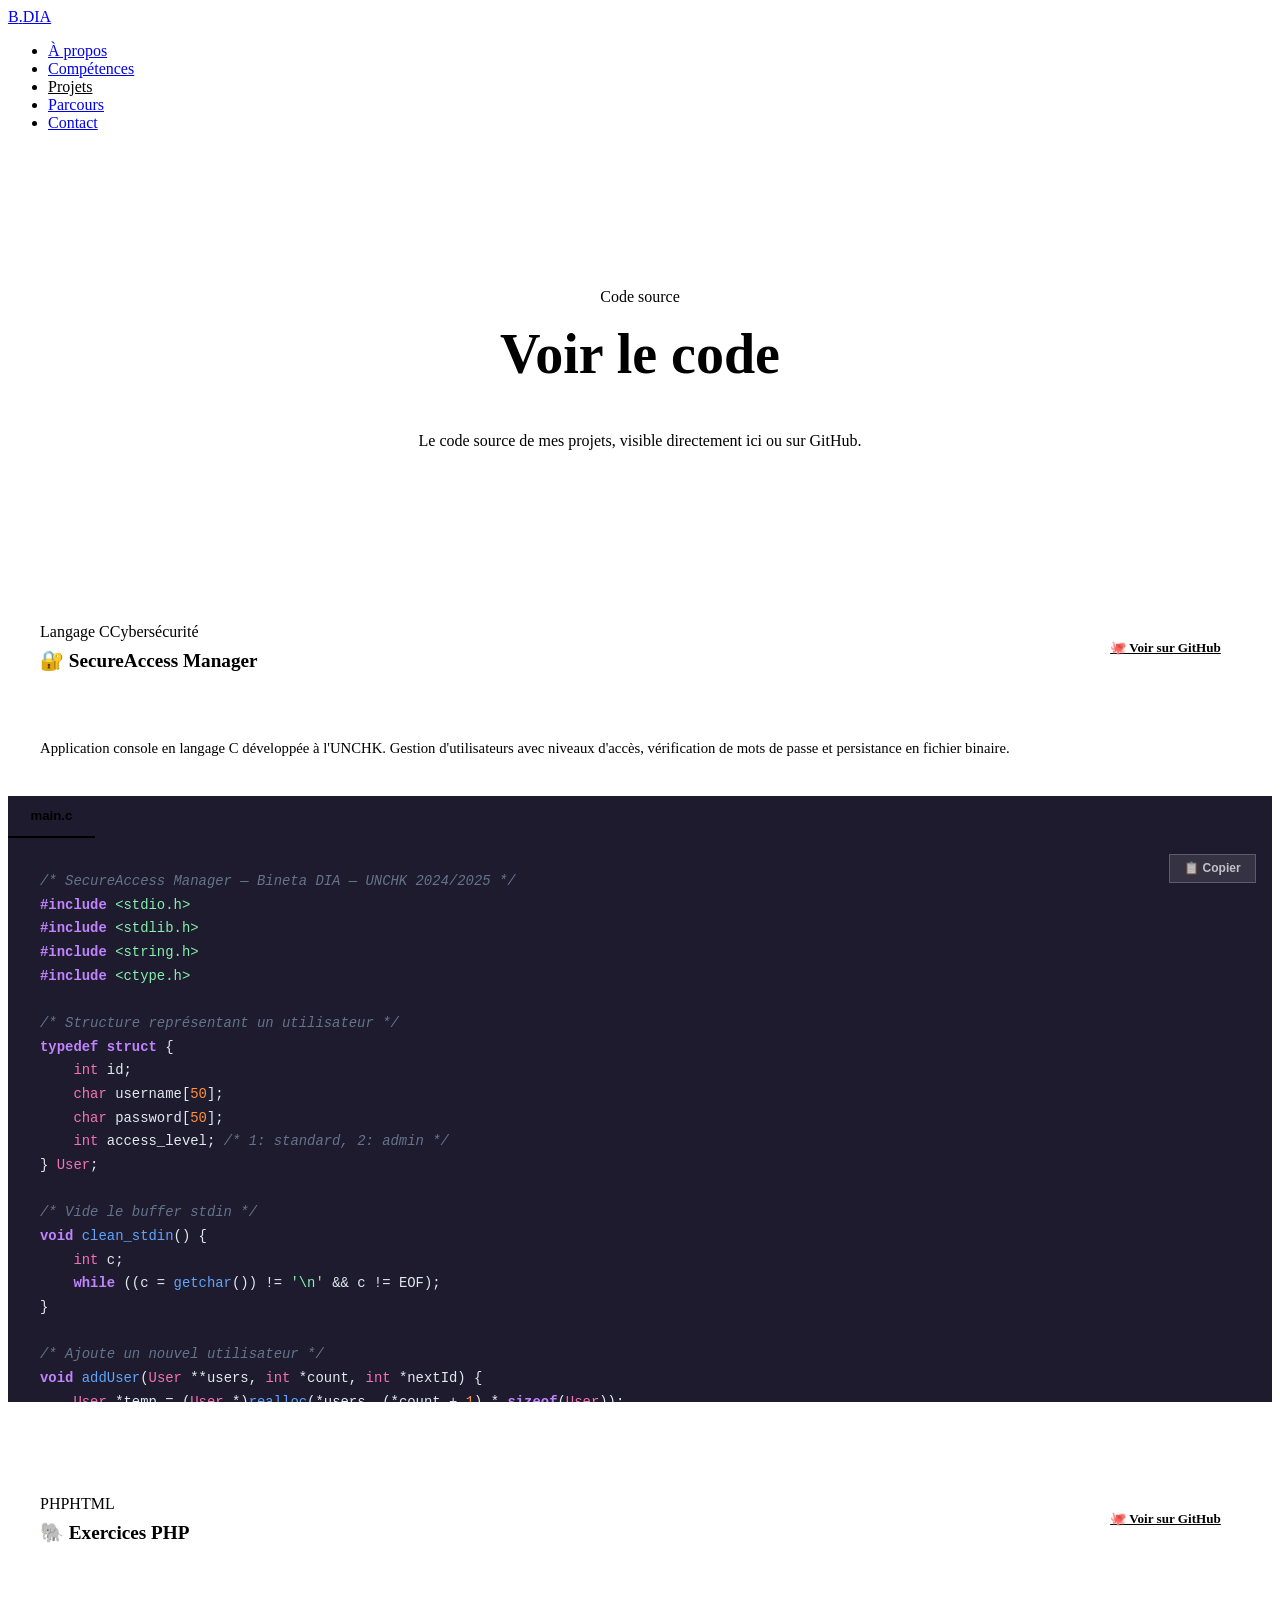
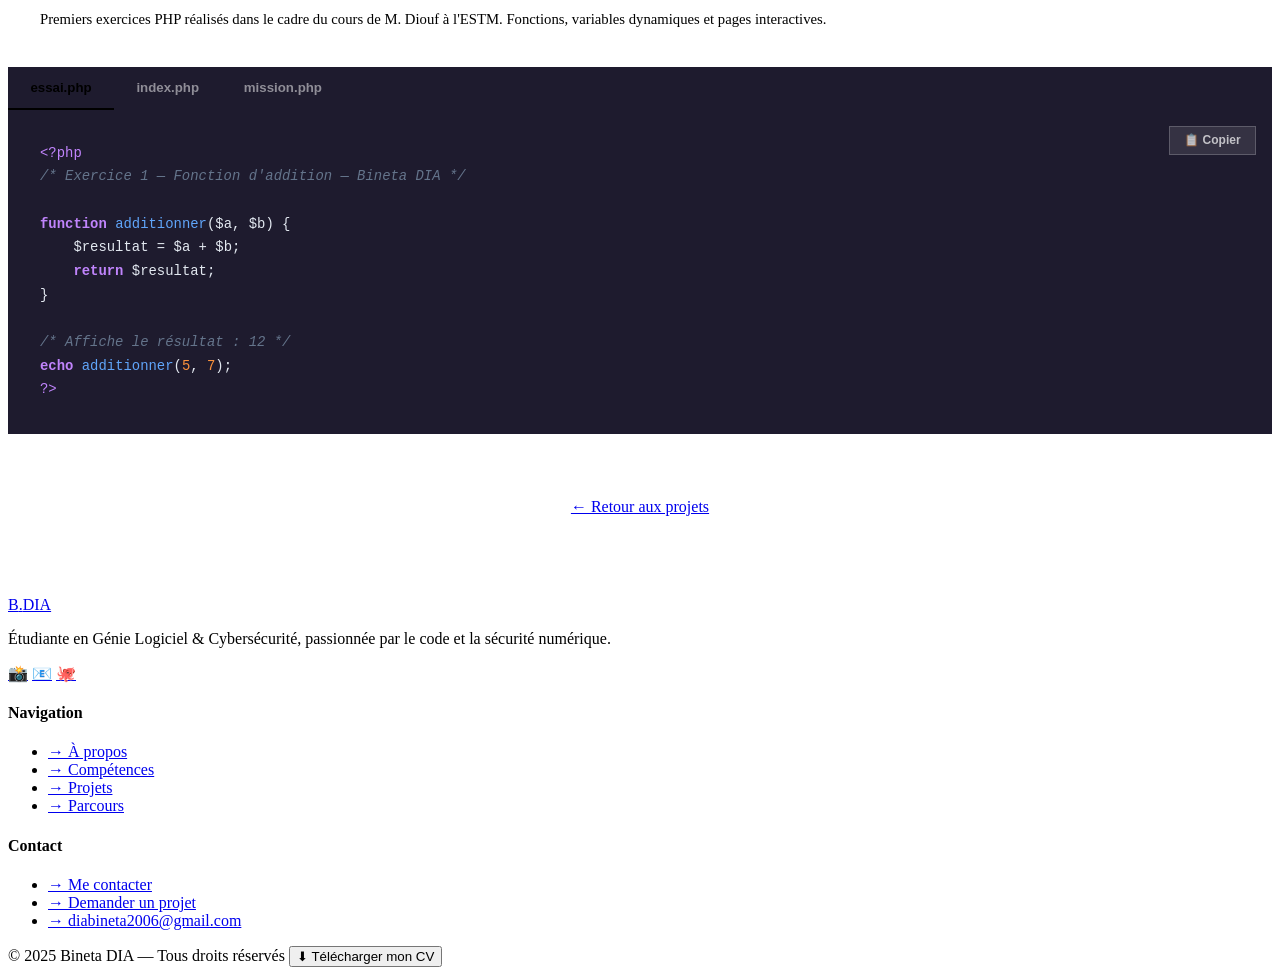
==== code.html @ df6449ce "Add files via upload" ====
<!DOCTYPE html>
<html lang="fr">
<head>
  <meta charset="UTF-8" />
  <meta name="viewport" content="width=device-width, initial-scale=1.0" />
  <title>Code des projets — Bineta DIA</title>
  <link rel="stylesheet" href="../css/style.css" />
  <style>
    .page-hero {
      padding: 140px 0 4rem;
      background: linear-gradient(135deg, var(--violet-mist), var(--white));
      text-align: center;
    }
    .page-hero p { max-width: 540px; margin: 1rem auto 0; color: var(--text-light); }

    .code-section { padding: 5rem 0; }

    .project-block {
      margin-bottom: 4rem;
      background: var(--white);
      border-radius: var(--radius);
      border: 1px solid var(--border);
      overflow: hidden;
      box-shadow: var(--shadow);
    }

    .project-block-header {
      padding: 1.8rem 2rem;
      border-bottom: 1px solid var(--border);
      display: flex;
      align-items: center;
      justify-content: space-between;
      flex-wrap: wrap;
      gap: 1rem;
      background: var(--violet-mist);
    }

    .project-block-header h3 { margin: 0; font-size: 1.2rem; }

    .project-block-meta {
      display: flex;
      align-items: center;
      gap: 1rem;
      flex-wrap: wrap;
    }

    .github-btn {
      display: inline-flex;
      align-items: center;
      gap: 0.4rem;
      background: var(--violet-deep);
      color: var(--white);
      padding: 0.5rem 1.2rem;
      border-radius: 50px;
      font-size: 0.82rem;
      font-weight: 600;
      transition: var(--transition);
    }
    .github-btn:hover { background: var(--violet-main); transform: translateY(-2px); }

    /* Tabs */
    .tabs {
      display: flex;
      border-bottom: 1px solid var(--border);
      background: #1e1b2e;
      overflow-x: auto;
    }

    .tab-btn {
      padding: 0.8rem 1.4rem;
      font-size: 0.83rem;
      font-weight: 600;
      color: rgba(255,255,255,0.5);
      cursor: pointer;
      border: none;
      background: transparent;
      border-bottom: 2px solid transparent;
      transition: var(--transition);
      white-space: nowrap;
      font-family: 'DM Sans', sans-serif;
    }

    .tab-btn.active {
      color: var(--accent);
      border-bottom-color: var(--accent);
    }

    .tab-btn:hover { color: var(--white); }

    /* Code block */
    .code-panel { display: none; position: relative; }
    .code-panel.active { display: block; }

    .copy-btn {
      position: absolute;
      top: 1rem;
      right: 1rem;
      background: rgba(255,255,255,0.1);
      color: rgba(255,255,255,0.7);
      border: 1px solid rgba(255,255,255,0.2);
      border-radius: var(--radius-sm);
      padding: 0.4rem 0.9rem;
      font-size: 0.75rem;
      font-weight: 600;
      cursor: pointer;
      transition: var(--transition);
      font-family: 'DM Sans', sans-serif;
      z-index: 2;
    }
    .copy-btn:hover { background: rgba(255,255,255,0.2); color: var(--white); }
    .copy-btn.copied { background: #22c55e; color: white; border-color: #22c55e; }

    pre {
      margin: 0;
      padding: 2rem;
      overflow-x: auto;
      background: #1e1b2e;
      font-family: 'Courier New', monospace;
      font-size: 0.87rem;
      line-height: 1.7;
      color: #e2e8f0;
      max-height: 500px;
      overflow-y: auto;
    }

    /* Syntax coloring */
    .kw { color: #c084fc; font-weight: bold; }   /* keywords */
    .fn { color: #60a5fa; }                        /* functions */
    .str { color: #86efac; }                       /* strings */
    .cm { color: #64748b; font-style: italic; }    /* comments */
    .nb { color: #fb923c; }                        /* numbers */
    .tp { color: #f472b6; }                        /* types */
    .var { color: #e2e8f0; }                       /* variables */
    .op { color: #94a3b8; }                        /* operators */
    .ht { color: #f97316; }                        /* html tags */
    .at { color: #60a5fa; }                        /* attributes */
    .vl { color: #86efac; }                        /* values */
    .ph { color: #c084fc; }                        /* php tags */

    .project-desc {
      padding: 1.5rem 2rem;
      border-bottom: 1px solid var(--border);
      background: var(--bg);
    }
    .project-desc p { font-size: 0.92rem; color: var(--text-mid); }
  </style>
</head>
<body>

  <!-- NAVBAR -->
  <nav class="navbar scrolled">
    <div class="container">
      <div class="nav-inner">
        <a href="../index.html" class="nav-logo">B<span>.</span>DIA</a>
        <ul class="nav-links" id="navLinks">
          <li><a href="../index.html#about">À propos</a></li>
          <li><a href="../index.html#skills">Compétences</a></li>
          <li><a href="projets.html" style="color:var(--violet-main)">Projets</a></li>
          <li><a href="../index.html#experience">Parcours</a></li>
          <li><a href="contact.html">Contact</a></li>
        </ul>
        <div class="hamburger" id="hamburger"><span></span><span></span><span></span></div>
      </div>
    </div>
  </nav>

  <!-- HERO -->
  <section class="page-hero">
    <div class="container">
      <span class="section-label">Code source</span>
      <h1 style="font-size:clamp(2rem,5vw,3.5rem);margin-top:1rem;">Voir le code</h1>
      <p>Le code source de mes projets, visible directement ici ou sur GitHub.</p>
    </div>
  </section>

  <section class="code-section">
    <div class="container">

      <!-- ===== PROJET 1 : SecureAccess ===== -->
      <div class="project-block">
        <div class="project-block-header">
          <div>
            <div class="project-tags" style="margin-bottom:0.5rem;">
              <span class="tag">Langage C</span><span class="tag">Cybersécurité</span>
            </div>
            <h3>🔐 SecureAccess Manager</h3>
          </div>
          <div class="project-block-meta">
            <a href="https://github.com/fatadia10" target="_blank" class="github-btn">🐙 Voir sur GitHub</a>
          </div>
        </div>
        <div class="project-desc">
          <p>Application console en langage C développée à l'UNCHK. Gestion d'utilisateurs avec niveaux d'accès, vérification de mots de passe et persistance en fichier binaire.</p>
        </div>
        <div class="tabs">
          <button class="tab-btn active" onclick="switchTab('sa', 'main', this)">main.c</button>
        </div>
        <div class="code-panel active" id="sa-main">
          <button class="copy-btn" onclick="copyCode('sa-main', this)">📋 Copier</button>
          <pre><span class="cm">/* SecureAccess Manager — Bineta DIA — UNCHK 2024/2025 */</span>
<span class="kw">#include</span> <span class="str">&lt;stdio.h&gt;</span>
<span class="kw">#include</span> <span class="str">&lt;stdlib.h&gt;</span>
<span class="kw">#include</span> <span class="str">&lt;string.h&gt;</span>
<span class="kw">#include</span> <span class="str">&lt;ctype.h&gt;</span>

<span class="cm">/* Structure représentant un utilisateur */</span>
<span class="kw">typedef struct</span> {
    <span class="tp">int</span> id;
    <span class="tp">char</span> username[<span class="nb">50</span>];
    <span class="tp">char</span> password[<span class="nb">50</span>];
    <span class="tp">int</span> access_level; <span class="cm">/* 1: standard, 2: admin */</span>
} <span class="tp">User</span>;

<span class="cm">/* Vide le buffer stdin */</span>
<span class="kw">void</span> <span class="fn">clean_stdin</span>() {
    <span class="tp">int</span> c;
    <span class="kw">while</span> ((c = <span class="fn">getchar</span>()) != <span class="str">'\n'</span> &amp;&amp; c != EOF);
}

<span class="cm">/* Ajoute un nouvel utilisateur */</span>
<span class="kw">void</span> <span class="fn">addUser</span>(<span class="tp">User</span> **users, <span class="tp">int</span> *count, <span class="tp">int</span> *nextId) {
    <span class="tp">User</span> *temp = (<span class="tp">User</span> *)<span class="fn">realloc</span>(*users, (*count + <span class="nb">1</span>) * <span class="kw">sizeof</span>(<span class="tp">User</span>));
    <span class="kw">if</span> (temp == NULL) {
        <span class="fn">printf</span>(<span class="str">"Erreur : Mémoire insuffisante.\n"</span>);
        <span class="kw">return</span>;
    }
    *users = temp;
    <span class="tp">User</span> newUser;
    newUser.id = (*nextId)++;
    <span class="fn">printf</span>(<span class="str">"\n--- Ajouter un utilisateur ---\n"</span>);
    <span class="fn">printf</span>(<span class="str">"Nom d'utilisateur : "</span>);
    <span class="fn">scanf</span>(<span class="str">"%49s"</span>, newUser.username);
    <span class="fn">printf</span>(<span class="str">"Mot de passe : "</span>);
    <span class="fn">scanf</span>(<span class="str">"%49s"</span>, newUser.password);
    <span class="fn">printf</span>(<span class="str">"Niveau d'accès (1: standard, 2: admin) : "</span>);
    <span class="kw">while</span>(<span class="fn">scanf</span>(<span class="str">"%d"</span>, &amp;newUser.access_level) != <span class="nb">1</span>) {
        <span class="fn">printf</span>(<span class="str">"Entrée invalide. Saisissez un nombre : "</span>);
        <span class="fn">clean_stdin</span>();
    }
    (*users)[*count] = newUser;
    (*count)++;
    <span class="fn">printf</span>(<span class="str">"Utilisateur ajouté (ID: %d).\n"</span>, newUser.id);
}

<span class="cm">/* Vérifie la force d'un mot de passe */</span>
<span class="tp">int</span> <span class="fn">checkPasswordStrength</span>(<span class="kw">const</span> <span class="tp">char</span> *password) {
    <span class="tp">int</span> hasDigit = <span class="nb">0</span>;
    <span class="kw">if</span> (<span class="fn">strlen</span>(password) &lt; <span class="nb">6</span>) <span class="kw">return</span> <span class="nb">0</span>;
    <span class="kw">for</span> (<span class="tp">int</span> i = <span class="nb">0</span>; password[i] != <span class="str">'\0'</span>; i++) {
        <span class="kw">if</span> (<span class="fn">isdigit</span>(password[i])) hasDigit = <span class="nb">1</span>;
    }
    <span class="kw">return</span> hasDigit;
}

<span class="cm">/* Sauvegarde les utilisateurs dans un fichier binaire */</span>
<span class="kw">void</span> <span class="fn">saveUsers</span>(<span class="tp">User</span> *users, <span class="tp">int</span> count, <span class="kw">const</span> <span class="tp">char</span> *filename) {
    FILE *file = <span class="fn">fopen</span>(filename, <span class="str">"wb"</span>);
    <span class="kw">if</span> (file == NULL) { <span class="fn">perror</span>(<span class="str">"Erreur sauvegarde"</span>); <span class="kw">return</span>; }
    <span class="fn">fwrite</span>(&amp;count, <span class="kw">sizeof</span>(<span class="tp">int</span>), <span class="nb">1</span>, file);
    <span class="fn">fwrite</span>(users, <span class="kw">sizeof</span>(<span class="tp">User</span>), count, file);
    <span class="fn">fclose</span>(file);
    <span class="fn">printf</span>(<span class="str">"Données sauvegardées dans %s.\n"</span>, filename);
}

<span class="tp">int</span> <span class="fn">main</span>() {
    <span class="tp">User</span> *users = NULL;
    <span class="tp">int</span> count = <span class="nb">0</span>, nextId = <span class="nb">1</span>, choix;
    <span class="kw">const</span> <span class="tp">char</span> *filename = <span class="str">"users.dat"</span>;

    <span class="fn">printf</span>(<span class="str">"=== SecureAccess Manager ===\n"</span>);
    <span class="kw">do</span> {
        <span class="fn">printf</span>(<span class="str">"\n1. Ajouter\n2. Afficher\n3. Supprimer\n4. Sauvegarder\n5. Vérifier\n0. Quitter\n> "</span>);
        <span class="fn">scanf</span>(<span class="str">"%d"</span>, &amp;choix);
        <span class="fn">clean_stdin</span>();
        <span class="kw">switch</span>(choix) {
            <span class="kw">case</span> <span class="nb">1</span>: <span class="fn">addUser</span>(&amp;users, &amp;count, &amp;nextId); <span class="kw">break</span>;
            <span class="kw">case</span> <span class="nb">4</span>: <span class="fn">saveUsers</span>(users, count, filename); <span class="kw">break</span>;
            <span class="kw">case</span> <span class="nb">0</span>: <span class="fn">printf</span>(<span class="str">"Au revoir !\n"</span>); <span class="kw">break</span>;
            <span class="kw">default</span>: <span class="fn">printf</span>(<span class="str">"Option invalide.\n"</span>);
        }
    } <span class="kw">while</span>(choix != <span class="nb">0</span>);
    <span class="fn">free</span>(users);
    <span class="kw">return</span> <span class="nb">0</span>;
}</pre>
        </div>
      </div>

      <!-- ===== PROJET 2 : Exercices PHP ===== -->
      <div class="project-block">
        <div class="project-block-header">
          <div>
            <div class="project-tags" style="margin-bottom:0.5rem;">
              <span class="tag">PHP</span><span class="tag">HTML</span>
            </div>
            <h3>🐘 Exercices PHP</h3>
          </div>
          <div class="project-block-meta">
            <a href="https://github.com/fatadia10" target="_blank" class="github-btn">🐙 Voir sur GitHub</a>
          </div>
        </div>
        <div class="project-desc">
          <p>Premiers exercices PHP réalisés dans le cadre du cours de M. Diouf à l'ESTM. Fonctions, variables dynamiques et pages interactives.</p>
        </div>
        <div class="tabs">
          <button class="tab-btn active" onclick="switchTab('php', 'essai', this)">essai.php</button>
          <button class="tab-btn" onclick="switchTab('php', 'index', this)">index.php</button>
          <button class="tab-btn" onclick="switchTab('php', 'mission', this)">mission.php</button>
        </div>

        <div class="code-panel active" id="php-essai">
          <button class="copy-btn" onclick="copyCode('php-essai', this)">📋 Copier</button>
          <pre><span class="ph">&lt;?php</span>
<span class="cm">/* Exercice 1 — Fonction d'addition — Bineta DIA */</span>

<span class="kw">function</span> <span class="fn">additionner</span>(<span class="var">$a</span>, <span class="var">$b</span>) {
    <span class="var">$resultat</span> = <span class="var">$a</span> + <span class="var">$b</span>;
    <span class="kw">return</span> <span class="var">$resultat</span>;
}

<span class="cm">/* Affiche le résultat : 12 */</span>
<span class="kw">echo</span> <span class="fn">additionner</span>(<span class="nb">5</span>, <span class="nb">7</span>);
<span class="ph">?&gt;</span></pre>
        </div>

        <div class="code-panel" id="php-index">
          <button class="copy-btn" onclick="copyCode('php-index', this)">📋 Copier</button>
          <pre><span class="ht">&lt;!DOCTYPE html&gt;</span>
<span class="ht">&lt;html</span> <span class="at">lang</span>=<span class="vl">"fr"</span><span class="ht">&gt;</span>
<span class="ht">&lt;head&gt;</span>
    <span class="ht">&lt;meta</span> <span class="at">charset</span>=<span class="vl">"UTF-8"</span><span class="ht">&gt;</span>
    <span class="ht">&lt;title&gt;</span>Exercice PHP — Heure<span class="ht">&lt;/title&gt;</span>
<span class="ht">&lt;/head&gt;</span>
<span class="ht">&lt;body&gt;</span>
    <span class="ht">&lt;h1&gt;</span>
        <span class="ph">&lt;?php</span>
        <span class="cm">/* Affiche l'heure actuelle */</span>
        <span class="kw">echo</span> <span class="fn">date</span>(<span class="str">"H:i"</span>);
        <span class="var">$prenom</span> = <span class="str">"Bineta"</span>;
        <span class="ph">?&gt;</span>
    <span class="ht">&lt;/h1&gt;</span>
    <span class="ht">&lt;p&gt;</span><span class="ph">&lt;?php</span> <span class="kw">echo</span> <span class="var">$prenom</span>; <span class="ph">?&gt;</span> — Bienvenue sur ma page !<span class="ht">&lt;/p&gt;</span>
<span class="ht">&lt;/body&gt;</span>
<span class="ht">&lt;/html&gt;</span></pre>
        </div>

        <div class="code-panel" id="php-mission">
          <button class="copy-btn" onclick="copyCode('php-mission', this)">📋 Copier</button>
          <pre><span class="ht">&lt;!DOCTYPE html&gt;</span>
<span class="ht">&lt;html</span> <span class="at">lang</span>=<span class="vl">"fr"</span><span class="ht">&gt;</span>
<span class="ht">&lt;head&gt;</span>
    <span class="ht">&lt;meta</span> <span class="at">charset</span>=<span class="vl">"UTF-8"</span><span class="ht">&gt;</span>
    <span class="ht">&lt;title&gt;</span>Ma Page Dynamique<span class="ht">&lt;/title&gt;</span>
<span class="ht">&lt;/head&gt;</span>
<span class="ht">&lt;body&gt;</span>
    <span class="ph">&lt;?php</span>
    <span class="var">$prenom</span>        = <span class="str">"BINETA"</span>;
    <span class="var">$nom</span>           = <span class="str">"DIA"</span>;
    <span class="var">$ville</span>         = <span class="str">"Dakar"</span>;
    <span class="var">$anneenaissance</span> = <span class="nb">2006</span>;

    <span class="cm">/* Calcul de l'âge */</span>
    <span class="var">$anneeActuelle</span> = <span class="fn">date</span>(<span class="str">"Y"</span>);
    <span class="var">$age</span>           = <span class="var">$anneeActuelle</span> - <span class="var">$anneenaissance</span>;

    <span class="cm">/* Message selon l'heure */</span>
    <span class="var">$heure</span> = <span class="fn">date</span>(<span class="str">"H"</span>);
    <span class="kw">if</span> (<span class="var">$heure</span> &lt; <span class="nb">18</span>) {
        <span class="var">$bienvenue</span> = <span class="str">"Bonjour"</span>;
    } <span class="kw">else</span> {
        <span class="var">$bienvenue</span> = <span class="str">"Bonsoir"</span>;
    }
    <span class="ph">?&gt;</span>

    <span class="ht">&lt;h1&gt;</span><span class="ph">&lt;?php</span> <span class="kw">echo</span> <span class="str">"$prenom $nom"</span>; <span class="ph">?&gt;</span><span class="ht">&lt;/h1&gt;</span>
    <span class="ht">&lt;p&gt;</span>J'ai <span class="ph">&lt;?php</span> <span class="kw">echo</span> <span class="var">$age</span>; <span class="ph">?&gt;</span> ans.<span class="ht">&lt;/p&gt;</span>
    <span class="ht">&lt;p&gt;</span>Ville : <span class="ph">&lt;?php</span> <span class="kw">echo</span> <span class="var">$ville</span>; <span class="ph">?&gt;</span><span class="ht">&lt;/p&gt;</span>
    <span class="ht">&lt;p&gt;</span>Date : <span class="ph">&lt;?php</span> <span class="kw">echo</span> <span class="fn">date</span>(<span class="str">"d/m/Y"</span>); <span class="ph">?&gt;</span><span class="ht">&lt;/p&gt;</span>
    <span class="ht">&lt;h3&gt;</span><span class="ph">&lt;?php</span> <span class="kw">echo</span> <span class="str">"$bienvenue et bienvenue sur ma page !"</span>; <span class="ph">?&gt;</span><span class="ht">&lt;/h3&gt;</span>
<span class="ht">&lt;/body&gt;</span>
<span class="ht">&lt;/html&gt;</span></pre>
        </div>
      </div>

      <!-- RETOUR -->
      <div style="text-align:center;margin-top:2rem;">
        <a href="projets.html" class="btn btn-outline">← Retour aux projets</a>
      </div>

    </div>
  </section>

  <!-- FOOTER -->
  <footer class="footer">
    <div class="container">
      <div class="footer-grid">
        <div class="footer-brand">
          <a href="../index.html" class="nav-logo">B<span>.</span>DIA</a>
          <p>Étudiante en Génie Logiciel & Cybersécurité, passionnée par le code et la sécurité numérique.</p>
          <div class="social-links">
            <a href="https://www.instagram.com/Bineta_dia" target="_blank" class="social-link" aria-label="Instagram">📸</a>
            <a href="mailto:diabineta2006@gmail.com" class="social-link" aria-label="Email">📧</a>
            <a href="#" class="social-link" aria-label="GitHub">🐙</a>
          </div>
        </div>
        <div class="footer-col">
          <h4>Navigation</h4>
          <ul>
            <li><a href="../index.html#about">→ À propos</a></li>
            <li><a href="../index.html#skills">→ Compétences</a></li>
            <li><a href="projets.html">→ Projets</a></li>
            <li><a href="../index.html#experience">→ Parcours</a></li>
          </ul>
        </div>
        <div class="footer-col">
          <h4>Contact</h4>
          <ul>
            <li><a href="contact.html">→ Me contacter</a></li>
            <li><a href="contact.html#project-form">→ Demander un projet</a></li>
            <li><a href="mailto:diabineta2006@gmail.com">→ diabineta2006@gmail.com</a></li>
          </ul>
        </div>
      </div>
      <div class="footer-bottom">
        <span>© 2025 Bineta DIA — Tous droits réservés</span>
        <button class="footer-cv-btn">⬇ Télécharger mon CV</button>
      </div>
    </div>
  </footer>

  <script>
    // Hamburger
    const hamburger = document.getElementById('hamburger');
    const navLinks = document.getElementById('navLinks');
    hamburger.addEventListener('click', () => navLinks.classList.toggle('open'));

    // Tab switching
    function switchTab(project, file, btn) {
      // Désactiver tous les onglets du même projet
      const allBtns = btn.closest('.tabs').querySelectorAll('.tab-btn');
      allBtns.forEach(b => b.classList.remove('active'));
      btn.classList.add('active');

      // Masquer tous les panneaux du projet
      const allPanels = btn.closest('.project-block').querySelectorAll('.code-panel');
      allPanels.forEach(p => p.classList.remove('active'));

      // Afficher le bon panneau
      document.getElementById(`${project}-${file}`).classList.add('active');
    }

    // Copier le code
    function copyCode(panelId, btn) {
      const pre = document.getElementById(panelId).querySelector('pre');
      const text = pre.innerText;
      navigator.clipboard.writeText(text).then(() => {
        btn.textContent = '✅ Copié !';
        btn.classList.add('copied');
        setTimeout(() => {
          btn.textContent = '📋 Copier';
          btn.classList.remove('copied');
        }, 2000);
      });
    }
  </script>
</body>
</html>
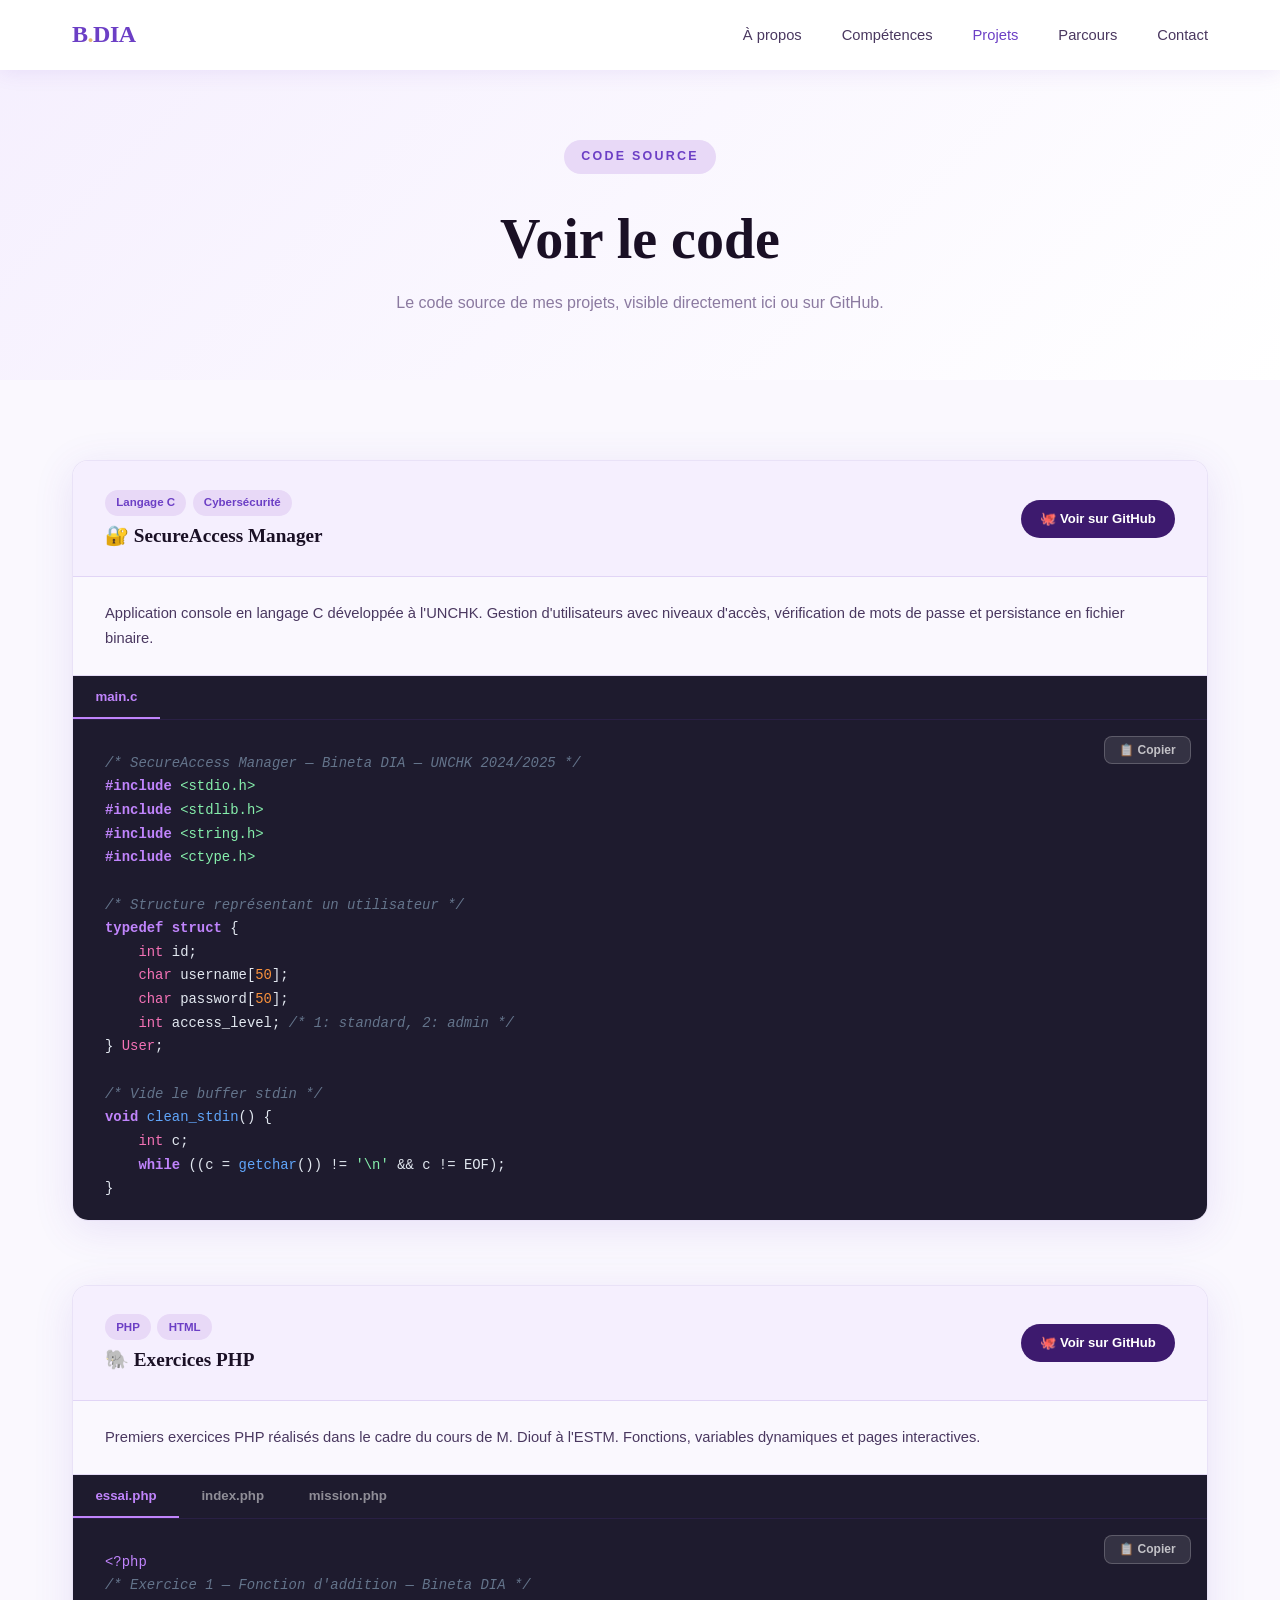
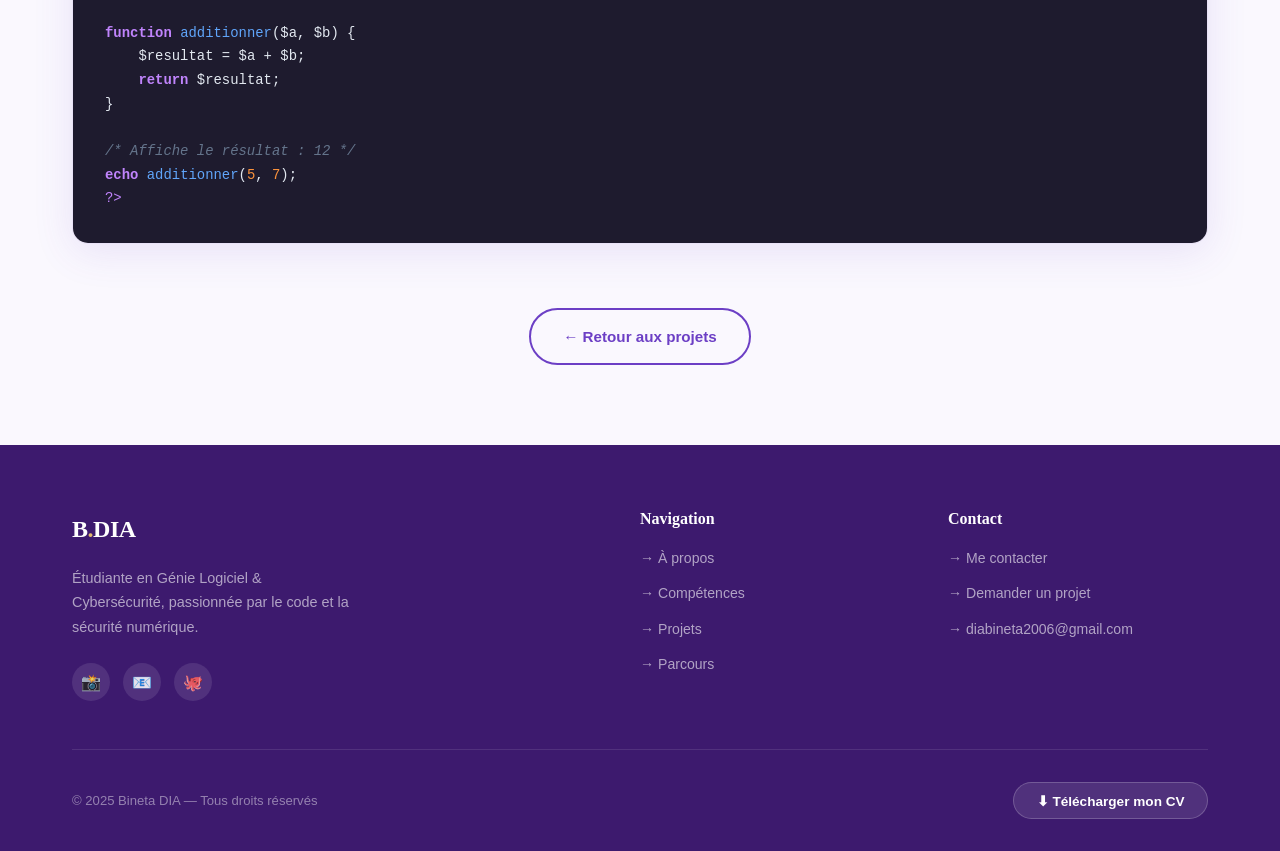
==== commit 13f24fb5: "Add files via upload" ====
--- a/code.html
+++ b/code.html
@@ -4,7 +4,7 @@
   <meta charset="UTF-8" />
   <meta name="viewport" content="width=device-width, initial-scale=1.0" />
   <title>Code des projets — Bineta DIA</title>
-  <link rel="stylesheet" href="../css/style.css" />
+  <link rel="stylesheet" href="style.css" />
   <style>
     .page-hero {
       padding: 140px 0 4rem;
@@ -151,12 +151,12 @@
   <nav class="navbar scrolled">
     <div class="container">
       <div class="nav-inner">
-        <a href="../index.html" class="nav-logo">B<span>.</span>DIA</a>
+        <a href="index.html" class="nav-logo">B<span>.</span>DIA</a>
         <ul class="nav-links" id="navLinks">
-          <li><a href="../index.html#about">À propos</a></li>
-          <li><a href="../index.html#skills">Compétences</a></li>
+          <li><a href="index.html#about">À propos</a></li>
+          <li><a href="index.html#skills">Compétences</a></li>
           <li><a href="projets.html" style="color:var(--violet-main)">Projets</a></li>
-          <li><a href="../index.html#experience">Parcours</a></li>
+          <li><a href="index.html#experience">Parcours</a></li>
           <li><a href="contact.html">Contact</a></li>
         </ul>
         <div class="hamburger" id="hamburger"><span></span><span></span><span></span></div>
@@ -394,7 +394,7 @@
     <div class="container">
       <div class="footer-grid">
         <div class="footer-brand">
-          <a href="../index.html" class="nav-logo">B<span>.</span>DIA</a>
+          <a href="index.html" class="nav-logo">B<span>.</span>DIA</a>
           <p>Étudiante en Génie Logiciel & Cybersécurité, passionnée par le code et la sécurité numérique.</p>
           <div class="social-links">
             <a href="https://www.instagram.com/Bineta_dia" target="_blank" class="social-link" aria-label="Instagram">📸</a>
@@ -405,10 +405,10 @@
         <div class="footer-col">
           <h4>Navigation</h4>
           <ul>
-            <li><a href="../index.html#about">→ À propos</a></li>
-            <li><a href="../index.html#skills">→ Compétences</a></li>
+            <li><a href="index.html#about">→ À propos</a></li>
+            <li><a href="index.html#skills">→ Compétences</a></li>
             <li><a href="projets.html">→ Projets</a></li>
-            <li><a href="../index.html#experience">→ Parcours</a></li>
+            <li><a href="index.html#experience">→ Parcours</a></li>
           </ul>
         </div>
         <div class="footer-col">
--- a/style.css
+++ b/style.css
@@ -0,0 +1,874 @@
+/* ===========================
+   VARIABLES & RESET
+=========================== */
+@import url('https://fonts.googleapis.com/css2?family=Playfair+Display:wght@400;700;900&family=DM+Sans:wght@300;400;500;600&display=swap');
+
+:root {
+  --violet-deep: #3d1a6e;
+  --violet-main: #6c3fc5;
+  --violet-light: #9b6dda;
+  --violet-pale: #e8d9f7;
+  --violet-mist: #f5effe;
+  --accent: #c084fc;
+  --accent-gold: #e2b96f;
+  --white: #ffffff;
+  --text-dark: #1a1025;
+  --text-mid: #4a3860;
+  --text-light: #8b7aa0;
+  --bg: #faf8fe;
+  --border: rgba(108, 63, 197, 0.15);
+  --shadow: 0 8px 40px rgba(108, 63, 197, 0.12);
+  --shadow-hover: 0 16px 60px rgba(108, 63, 197, 0.22);
+  --radius: 16px;
+  --radius-sm: 8px;
+  --transition: all 0.3s cubic-bezier(0.4, 0, 0.2, 1);
+}
+
+*, *::before, *::after { box-sizing: border-box; margin: 0; padding: 0; }
+
+html { scroll-behavior: smooth; }
+
+body {
+  font-family: 'DM Sans', sans-serif;
+  background-color: var(--bg);
+  color: var(--text-dark);
+  line-height: 1.7;
+  overflow-x: hidden;
+}
+
+img { max-width: 100%; height: auto; display: block; }
+a { text-decoration: none; color: inherit; }
+ul { list-style: none; }
+
+/* ===========================
+   TYPOGRAPHY
+=========================== */
+h1, h2, h3, h4 {
+  font-family: 'Playfair Display', serif;
+  line-height: 1.2;
+  color: var(--text-dark);
+}
+
+h1 { font-size: clamp(2.5rem, 6vw, 5rem); font-weight: 900; }
+h2 { font-size: clamp(1.8rem, 4vw, 3rem); font-weight: 700; }
+h3 { font-size: clamp(1.2rem, 2.5vw, 1.6rem); font-weight: 700; }
+h4 { font-size: 1.1rem; font-weight: 600; }
+
+p { font-size: 1rem; color: var(--text-mid); }
+
+/* ===========================
+   LAYOUT UTILITIES
+=========================== */
+.container {
+  max-width: 1200px;
+  margin: 0 auto;
+  padding: 0 2rem;
+}
+
+.section {
+  padding: 6rem 0;
+}
+
+.section-header {
+  text-align: center;
+  margin-bottom: 4rem;
+}
+
+.section-label {
+  display: inline-block;
+  font-size: 0.78rem;
+  font-weight: 600;
+  letter-spacing: 0.18em;
+  text-transform: uppercase;
+  color: var(--violet-main);
+  background: var(--violet-pale);
+  padding: 0.4rem 1.1rem;
+  border-radius: 50px;
+  margin-bottom: 1rem;
+}
+
+.section-header h2 { margin-bottom: 1rem; }
+.section-header p { max-width: 520px; margin: 0 auto; color: var(--text-light); }
+
+/* ===========================
+   BUTTONS
+=========================== */
+.btn {
+  display: inline-flex;
+  align-items: center;
+  gap: 0.5rem;
+  padding: 0.85rem 2rem;
+  border-radius: 50px;
+  font-family: 'DM Sans', sans-serif;
+  font-size: 0.95rem;
+  font-weight: 600;
+  cursor: pointer;
+  border: none;
+  transition: var(--transition);
+  text-decoration: none;
+}
+
+.btn-primary {
+  background: linear-gradient(135deg, var(--violet-main), var(--violet-deep));
+  color: var(--white);
+  box-shadow: 0 4px 20px rgba(108, 63, 197, 0.35);
+}
+
+.btn-primary:hover {
+  transform: translateY(-2px);
+  box-shadow: 0 8px 30px rgba(108, 63, 197, 0.45);
+}
+
+.btn-outline {
+  background: transparent;
+  color: var(--violet-main);
+  border: 2px solid var(--violet-main);
+}
+
+.btn-outline:hover {
+  background: var(--violet-main);
+  color: var(--white);
+  transform: translateY(-2px);
+}
+
+/* ===========================
+   NAVBAR
+=========================== */
+.navbar {
+  position: fixed;
+  top: 0;
+  left: 0;
+  right: 0;
+  z-index: 1000;
+  padding: 1.2rem 0;
+  transition: var(--transition);
+  background: transparent;
+}
+
+.navbar.scrolled {
+  background: rgba(255,255,255,0.95);
+  backdrop-filter: blur(20px);
+  box-shadow: 0 2px 20px rgba(108, 63, 197, 0.1);
+  padding: 0.9rem 0;
+}
+
+.nav-inner {
+  display: flex;
+  align-items: center;
+  justify-content: space-between;
+}
+
+.nav-logo {
+  font-family: 'Playfair Display', serif;
+  font-size: 1.5rem;
+  font-weight: 900;
+  color: var(--violet-main);
+  letter-spacing: -0.02em;
+}
+
+.nav-logo span { color: var(--accent-gold); }
+
+.nav-links {
+  display: flex;
+  align-items: center;
+  gap: 2.5rem;
+}
+
+.nav-links a {
+  font-size: 0.92rem;
+  font-weight: 500;
+  color: var(--text-mid);
+  transition: var(--transition);
+  position: relative;
+}
+
+.nav-links a::after {
+  content: '';
+  position: absolute;
+  bottom: -4px;
+  left: 0;
+  width: 0;
+  height: 2px;
+  background: var(--violet-main);
+  transition: var(--transition);
+}
+
+.nav-links a:hover { color: var(--violet-main); }
+.nav-links a:hover::after { width: 100%; }
+
+.nav-cta { margin-left: 1rem; }
+
+.hamburger {
+  display: none;
+  flex-direction: column;
+  gap: 5px;
+  cursor: pointer;
+  padding: 4px;
+}
+
+.hamburger span {
+  display: block;
+  width: 24px;
+  height: 2px;
+  background: var(--violet-main);
+  transition: var(--transition);
+}
+
+/* ===========================
+   HERO
+=========================== */
+.hero {
+  min-height: 100vh;
+  display: flex;
+  align-items: center;
+  position: relative;
+  overflow: hidden;
+  padding-top: 80px;
+}
+
+.hero-bg {
+  position: absolute;
+  inset: 0;
+  background: linear-gradient(135deg, var(--violet-mist) 0%, var(--white) 50%, rgba(192, 132, 252, 0.08) 100%);
+  z-index: -2;
+}
+
+.hero-blob {
+  position: absolute;
+  border-radius: 50%;
+  filter: blur(80px);
+  z-index: -1;
+  animation: float 8s ease-in-out infinite;
+}
+
+.hero-blob-1 {
+  width: 500px; height: 500px;
+  background: rgba(108, 63, 197, 0.12);
+  top: -100px; right: -100px;
+}
+
+.hero-blob-2 {
+  width: 350px; height: 350px;
+  background: rgba(192, 132, 252, 0.1);
+  bottom: 50px; left: -80px;
+  animation-delay: -4s;
+}
+
+@keyframes float {
+  0%, 100% { transform: translateY(0) scale(1); }
+  50% { transform: translateY(-30px) scale(1.05); }
+}
+
+.hero-content {
+  display: grid;
+  grid-template-columns: 1fr 1fr;
+  align-items: center;
+  gap: 4rem;
+  padding: 4rem 0;
+}
+
+.hero-text { animation: fadeUp 0.8s ease both; }
+
+@keyframes fadeUp {
+  from { opacity: 0; transform: translateY(30px); }
+  to { opacity: 1; transform: translateY(0); }
+}
+
+.hero-badge {
+  display: inline-flex;
+  align-items: center;
+  gap: 0.5rem;
+  background: var(--violet-pale);
+  color: var(--violet-main);
+  padding: 0.5rem 1.2rem;
+  border-radius: 50px;
+  font-size: 0.85rem;
+  font-weight: 600;
+  margin-bottom: 1.5rem;
+  animation: fadeUp 0.8s ease 0.1s both;
+}
+
+.hero-badge::before { content: '✦'; font-size: 0.7rem; }
+
+.hero-title {
+  margin-bottom: 1.5rem;
+  animation: fadeUp 0.8s ease 0.2s both;
+}
+
+.hero-title .highlight {
+  color: var(--violet-main);
+  position: relative;
+}
+
+.hero-title .highlight::after {
+  content: '';
+  position: absolute;
+  bottom: 4px;
+  left: 0;
+  right: 0;
+  height: 6px;
+  background: var(--violet-pale);
+  z-index: -1;
+  border-radius: 4px;
+}
+
+.hero-desc {
+  font-size: 1.1rem;
+  color: var(--text-light);
+  margin-bottom: 2.5rem;
+  max-width: 480px;
+  animation: fadeUp 0.8s ease 0.3s both;
+}
+
+.hero-actions {
+  display: flex;
+  gap: 1rem;
+  flex-wrap: wrap;
+  animation: fadeUp 0.8s ease 0.4s both;
+}
+
+.hero-stats {
+  display: flex;
+  gap: 2rem;
+  margin-top: 3rem;
+  padding-top: 2rem;
+  border-top: 1px solid var(--border);
+  animation: fadeUp 0.8s ease 0.5s both;
+}
+
+.stat-item { text-align: center; }
+.stat-number {
+  font-family: 'Playfair Display', serif;
+  font-size: 2rem;
+  font-weight: 900;
+  color: var(--violet-main);
+  line-height: 1;
+}
+.stat-label { font-size: 0.78rem; color: var(--text-light); margin-top: 0.3rem; }
+
+.hero-visual {
+  display: flex;
+  justify-content: center;
+  align-items: center;
+  animation: fadeUp 0.8s ease 0.3s both;
+}
+
+.avatar-wrapper {
+  position: relative;
+  width: 380px;
+  height: 380px;
+}
+
+.avatar-ring {
+  position: absolute;
+  inset: -16px;
+  border-radius: 50%;
+  border: 2px dashed rgba(108, 63, 197, 0.3);
+  animation: spin 20s linear infinite;
+}
+
+@keyframes spin { to { transform: rotate(360deg); } }
+
+.avatar-circle {
+  width: 100%;
+  height: 100%;
+  border-radius: 50%;
+  background: linear-gradient(135deg, var(--violet-pale), var(--violet-mist));
+  border: 4px solid var(--white);
+  box-shadow: var(--shadow-hover);
+  display: flex;
+  align-items: center;
+  justify-content: center;
+  overflow: hidden;
+  font-size: 8rem;
+}
+
+.avatar-tag {
+  position: absolute;
+  bottom: 20px;
+  right: -20px;
+  background: var(--white);
+  border-radius: var(--radius);
+  padding: 0.8rem 1.2rem;
+  box-shadow: var(--shadow);
+  display: flex;
+  align-items: center;
+  gap: 0.6rem;
+  font-size: 0.85rem;
+  font-weight: 600;
+  color: var(--text-dark);
+}
+
+.avatar-tag-dot {
+  width: 10px; height: 10px;
+  border-radius: 50%;
+  background: #22c55e;
+  animation: pulse 2s ease infinite;
+}
+
+@keyframes pulse {
+  0%, 100% { opacity: 1; transform: scale(1); }
+  50% { opacity: 0.6; transform: scale(0.85); }
+}
+
+/* ===========================
+   ABOUT
+=========================== */
+.about-grid {
+  display: grid;
+  grid-template-columns: 1fr 1fr;
+  gap: 5rem;
+  align-items: center;
+}
+
+.about-img-wrap {
+  position: relative;
+}
+
+.about-img-frame {
+  width: 100%;
+  aspect-ratio: 4/5;
+  border-radius: 2rem;
+  background: linear-gradient(135deg, var(--violet-pale), var(--violet-mist));
+  display: flex;
+  align-items: center;
+  justify-content: center;
+  font-size: 7rem;
+  box-shadow: var(--shadow);
+  position: relative;
+  overflow: hidden;
+}
+
+.about-img-frame::before {
+  content: '';
+  position: absolute;
+  bottom: -30px;
+  right: -30px;
+  width: 180px;
+  height: 180px;
+  border-radius: 50%;
+  background: rgba(108, 63, 197, 0.08);
+}
+
+.about-card {
+  position: absolute;
+  top: 30px;
+  right: -30px;
+  background: var(--white);
+  border-radius: var(--radius);
+  padding: 1rem 1.4rem;
+  box-shadow: var(--shadow);
+  font-size: 0.85rem;
+  font-weight: 600;
+  color: var(--violet-main);
+  border-left: 4px solid var(--violet-main);
+}
+
+.about-text h2 { margin-bottom: 1.5rem; }
+
+.about-text p {
+  margin-bottom: 1.5rem;
+  font-size: 1.05rem;
+  line-height: 1.8;
+}
+
+.about-details {
+  display: grid;
+  grid-template-columns: 1fr 1fr;
+  gap: 1rem;
+  margin: 2rem 0;
+}
+
+.detail-item {
+  display: flex;
+  flex-direction: column;
+  gap: 0.2rem;
+}
+
+.detail-label {
+  font-size: 0.75rem;
+  text-transform: uppercase;
+  letter-spacing: 0.1em;
+  color: var(--text-light);
+  font-weight: 600;
+}
+
+.detail-value { font-weight: 600; color: var(--text-dark); }
+
+/* ===========================
+   SKILLS
+=========================== */
+.skills-section { background: var(--white); }
+
+.skills-grid {
+  display: grid;
+  grid-template-columns: repeat(auto-fit, minmax(200px, 1fr));
+  gap: 1.5rem;
+}
+
+.skill-card {
+  background: var(--bg);
+  border-radius: var(--radius);
+  padding: 2rem 1.5rem;
+  text-align: center;
+  border: 1px solid var(--border);
+  transition: var(--transition);
+  position: relative;
+  overflow: hidden;
+}
+
+.skill-card::before {
+  content: '';
+  position: absolute;
+  top: 0; left: 0; right: 0;
+  height: 4px;
+  background: linear-gradient(90deg, var(--violet-main), var(--accent));
+  transform: scaleX(0);
+  transition: var(--transition);
+}
+
+.skill-card:hover { transform: translateY(-6px); box-shadow: var(--shadow-hover); }
+.skill-card:hover::before { transform: scaleX(1); }
+
+.skill-icon { font-size: 2.8rem; margin-bottom: 1rem; }
+.skill-card h4 { margin-bottom: 0.5rem; }
+
+.skill-bar-wrap {
+  background: var(--violet-mist);
+  border-radius: 50px;
+  height: 6px;
+  margin-top: 1rem;
+  overflow: hidden;
+}
+
+.skill-bar {
+  height: 100%;
+  background: linear-gradient(90deg, var(--violet-main), var(--accent));
+  border-radius: 50px;
+  transition: width 1s ease;
+}
+
+/* ===========================
+   PROJECTS
+=========================== */
+.projects-grid {
+  display: grid;
+  grid-template-columns: repeat(auto-fit, minmax(320px, 1fr));
+  gap: 2rem;
+}
+
+.project-card {
+  background: var(--white);
+  border-radius: var(--radius);
+  overflow: hidden;
+  border: 1px solid var(--border);
+  transition: var(--transition);
+}
+
+.project-card:hover { transform: translateY(-8px); box-shadow: var(--shadow-hover); }
+
+.project-thumb {
+  aspect-ratio: 16/10;
+  display: flex;
+  align-items: center;
+  justify-content: center;
+  font-size: 4rem;
+  position: relative;
+  overflow: hidden;
+}
+
+.project-thumb-1 { background: linear-gradient(135deg, #e8d9f7, #c4b5fd); }
+.project-thumb-2 { background: linear-gradient(135deg, #dbeafe, #bfdbfe); }
+.project-thumb-3 { background: linear-gradient(135deg, #d1fae5, #a7f3d0); }
+.project-thumb-4 { background: linear-gradient(135deg, #fef3c7, #fde68a); }
+.project-thumb-5 { background: linear-gradient(135deg, #fce7f3, #fbcfe8); }
+
+.project-info { padding: 1.6rem; }
+.project-tags { display: flex; flex-wrap: wrap; gap: 0.4rem; margin-bottom: 0.8rem; }
+
+.tag {
+  background: var(--violet-pale);
+  color: var(--violet-main);
+  padding: 0.2rem 0.7rem;
+  border-radius: 50px;
+  font-size: 0.72rem;
+  font-weight: 600;
+}
+
+.project-info h3 { margin-bottom: 0.5rem; }
+.project-info p { font-size: 0.9rem; margin-bottom: 1.2rem; }
+
+.project-links { display: flex; gap: 0.8rem; }
+
+.project-link {
+  font-size: 0.82rem;
+  font-weight: 600;
+  color: var(--violet-main);
+  display: flex;
+  align-items: center;
+  gap: 0.3rem;
+  transition: var(--transition);
+}
+
+.project-link:hover { color: var(--violet-deep); gap: 0.5rem; }
+
+/* ===========================
+   EXPERIENCE
+=========================== */
+.experience-section { background: var(--white); }
+
+.timeline {
+  max-width: 700px;
+  margin: 0 auto;
+  position: relative;
+  padding-left: 2rem;
+}
+
+.timeline::before {
+  content: '';
+  position: absolute;
+  left: 0;
+  top: 0;
+  bottom: 0;
+  width: 2px;
+  background: linear-gradient(to bottom, var(--violet-main), var(--accent), transparent);
+}
+
+.timeline-item {
+  position: relative;
+  padding: 0 0 3rem 2.5rem;
+}
+
+.timeline-dot {
+  position: absolute;
+  left: -2.4rem;
+  top: 0.3rem;
+  width: 14px;
+  height: 14px;
+  border-radius: 50%;
+  background: var(--violet-main);
+  border: 3px solid var(--bg);
+  box-shadow: 0 0 0 3px var(--violet-pale);
+}
+
+.timeline-date {
+  font-size: 0.8rem;
+  font-weight: 600;
+  color: var(--violet-main);
+  text-transform: uppercase;
+  letter-spacing: 0.1em;
+  margin-bottom: 0.5rem;
+}
+
+.timeline-card {
+  background: var(--bg);
+  border: 1px solid var(--border);
+  border-radius: var(--radius);
+  padding: 1.5rem;
+}
+
+.timeline-card h3 { font-size: 1.1rem; margin-bottom: 0.25rem; }
+.timeline-company { color: var(--violet-main); font-weight: 600; font-size: 0.9rem; margin-bottom: 0.8rem; }
+.timeline-card p { font-size: 0.9rem; }
+
+/* ===========================
+   CONTACT FORMS
+=========================== */
+.contact-section { background: var(--violet-mist); }
+
+.forms-grid {
+  display: grid;
+  grid-template-columns: 1fr 1fr;
+  gap: 2rem;
+  margin-bottom: 2rem;
+}
+
+.form-card {
+  background: var(--white);
+  border-radius: var(--radius);
+  padding: 2.5rem;
+  border: 1px solid var(--border);
+  box-shadow: var(--shadow);
+}
+
+.form-card-full {
+  background: var(--white);
+  border-radius: var(--radius);
+  padding: 2.5rem;
+  border: 1px solid var(--border);
+  box-shadow: var(--shadow);
+}
+
+.form-card h3 { margin-bottom: 0.5rem; }
+.form-card p, .form-card-full p { color: var(--text-light); font-size: 0.9rem; margin-bottom: 1.8rem; }
+.form-card-full h3 { margin-bottom: 0.5rem; }
+
+.form-group {
+  margin-bottom: 1.2rem;
+}
+
+.form-row {
+  display: grid;
+  grid-template-columns: 1fr 1fr;
+  gap: 1rem;
+}
+
+label {
+  display: block;
+  font-size: 0.83rem;
+  font-weight: 600;
+  color: var(--text-dark);
+  margin-bottom: 0.4rem;
+}
+
+input, textarea, select {
+  width: 100%;
+  padding: 0.8rem 1.1rem;
+  border: 1.5px solid var(--border);
+  border-radius: var(--radius-sm);
+  font-family: 'DM Sans', sans-serif;
+  font-size: 0.92rem;
+  color: var(--text-dark);
+  background: var(--bg);
+  transition: var(--transition);
+  outline: none;
+}
+
+input:focus, textarea:focus, select:focus {
+  border-color: var(--violet-main);
+  background: var(--white);
+  box-shadow: 0 0 0 3px rgba(108, 63, 197, 0.1);
+}
+
+textarea { resize: vertical; min-height: 100px; }
+
+/* Search form */
+.search-bar-wrap {
+  display: flex;
+  gap: 0.8rem;
+  align-items: flex-end;
+}
+
+.search-bar-wrap .form-group { flex: 1; margin-bottom: 0; }
+
+/* ===========================
+   FOOTER
+=========================== */
+.footer {
+  background: var(--violet-deep);
+  color: rgba(255,255,255,0.85);
+  padding: 4rem 0 2rem;
+}
+
+.footer-grid {
+  display: grid;
+  grid-template-columns: 2fr 1fr 1fr;
+  gap: 3rem;
+  margin-bottom: 3rem;
+}
+
+.footer-brand .nav-logo { color: var(--white); margin-bottom: 1rem; display: block; }
+.footer-brand p { font-size: 0.9rem; color: rgba(255,255,255,0.6); max-width: 280px; }
+
+.footer-col h4 {
+  font-family: 'Playfair Display', serif;
+  color: var(--white);
+  margin-bottom: 1.2rem;
+  font-size: 1rem;
+}
+
+.footer-col ul { display: flex; flex-direction: column; gap: 0.7rem; }
+
+.footer-col ul li a {
+  font-size: 0.88rem;
+  color: rgba(255,255,255,0.6);
+  transition: var(--transition);
+  display: flex;
+  align-items: center;
+  gap: 0.5rem;
+}
+
+.footer-col ul li a:hover { color: var(--accent); }
+
+.social-links {
+  display: flex;
+  gap: 0.8rem;
+  margin-top: 1.5rem;
+}
+
+.social-link {
+  width: 38px;
+  height: 38px;
+  border-radius: 50%;
+  background: rgba(255,255,255,0.1);
+  display: flex;
+  align-items: center;
+  justify-content: center;
+  font-size: 1rem;
+  transition: var(--transition);
+}
+
+.social-link:hover {
+  background: var(--violet-main);
+  transform: translateY(-3px);
+}
+
+.footer-bottom {
+  border-top: 1px solid rgba(255,255,255,0.1);
+  padding-top: 2rem;
+  display: flex;
+  justify-content: space-between;
+  align-items: center;
+  font-size: 0.82rem;
+  color: rgba(255,255,255,0.45);
+}
+
+.footer-cv-btn {
+  background: rgba(255,255,255,0.1);
+  color: var(--white);
+  padding: 0.6rem 1.4rem;
+  border-radius: 50px;
+  font-size: 0.85rem;
+  font-weight: 600;
+  border: 1px solid rgba(255,255,255,0.2);
+  transition: var(--transition);
+  cursor: pointer;
+  display: flex;
+  align-items: center;
+  gap: 0.4rem;
+}
+
+.footer-cv-btn:hover { background: var(--violet-main); border-color: var(--violet-main); }
+
+/* ===========================
+   RESPONSIVE
+=========================== */
+@media (max-width: 1024px) {
+  .hero-content { grid-template-columns: 1fr; text-align: center; }
+  .hero-desc { margin: 0 auto 2.5rem; }
+  .hero-actions { justify-content: center; }
+  .hero-stats { justify-content: center; }
+  .hero-visual { display: none; }
+  .about-grid { grid-template-columns: 1fr; }
+  .about-img-wrap { max-width: 400px; margin: 0 auto; }
+  .footer-grid { grid-template-columns: 1fr 1fr; }
+}
+
+@media (max-width: 768px) {
+  .section { padding: 4rem 0; }
+  .nav-links { display: none; position: fixed; top: 0; left: 0; right: 0; bottom: 0; background: var(--white); flex-direction: column; justify-content: center; align-items: center; gap: 2rem; font-size: 1.2rem; z-index: 999; }
+  .nav-links.open { display: flex; }
+  .hamburger { display: flex; z-index: 1001; }
+  .forms-grid { grid-template-columns: 1fr; }
+  .form-row { grid-template-columns: 1fr; }
+  .footer-grid { grid-template-columns: 1fr; }
+  .footer-bottom { flex-direction: column; gap: 1rem; text-align: center; }
+  .search-bar-wrap { flex-direction: column; }
+  .about-details { grid-template-columns: 1fr; }
+}
+
+@media (max-width: 480px) {
+  .container { padding: 0 1.2rem; }
+  .skills-grid { grid-template-columns: repeat(2, 1fr); }
+  .projects-grid { grid-template-columns: 1fr; }
+}
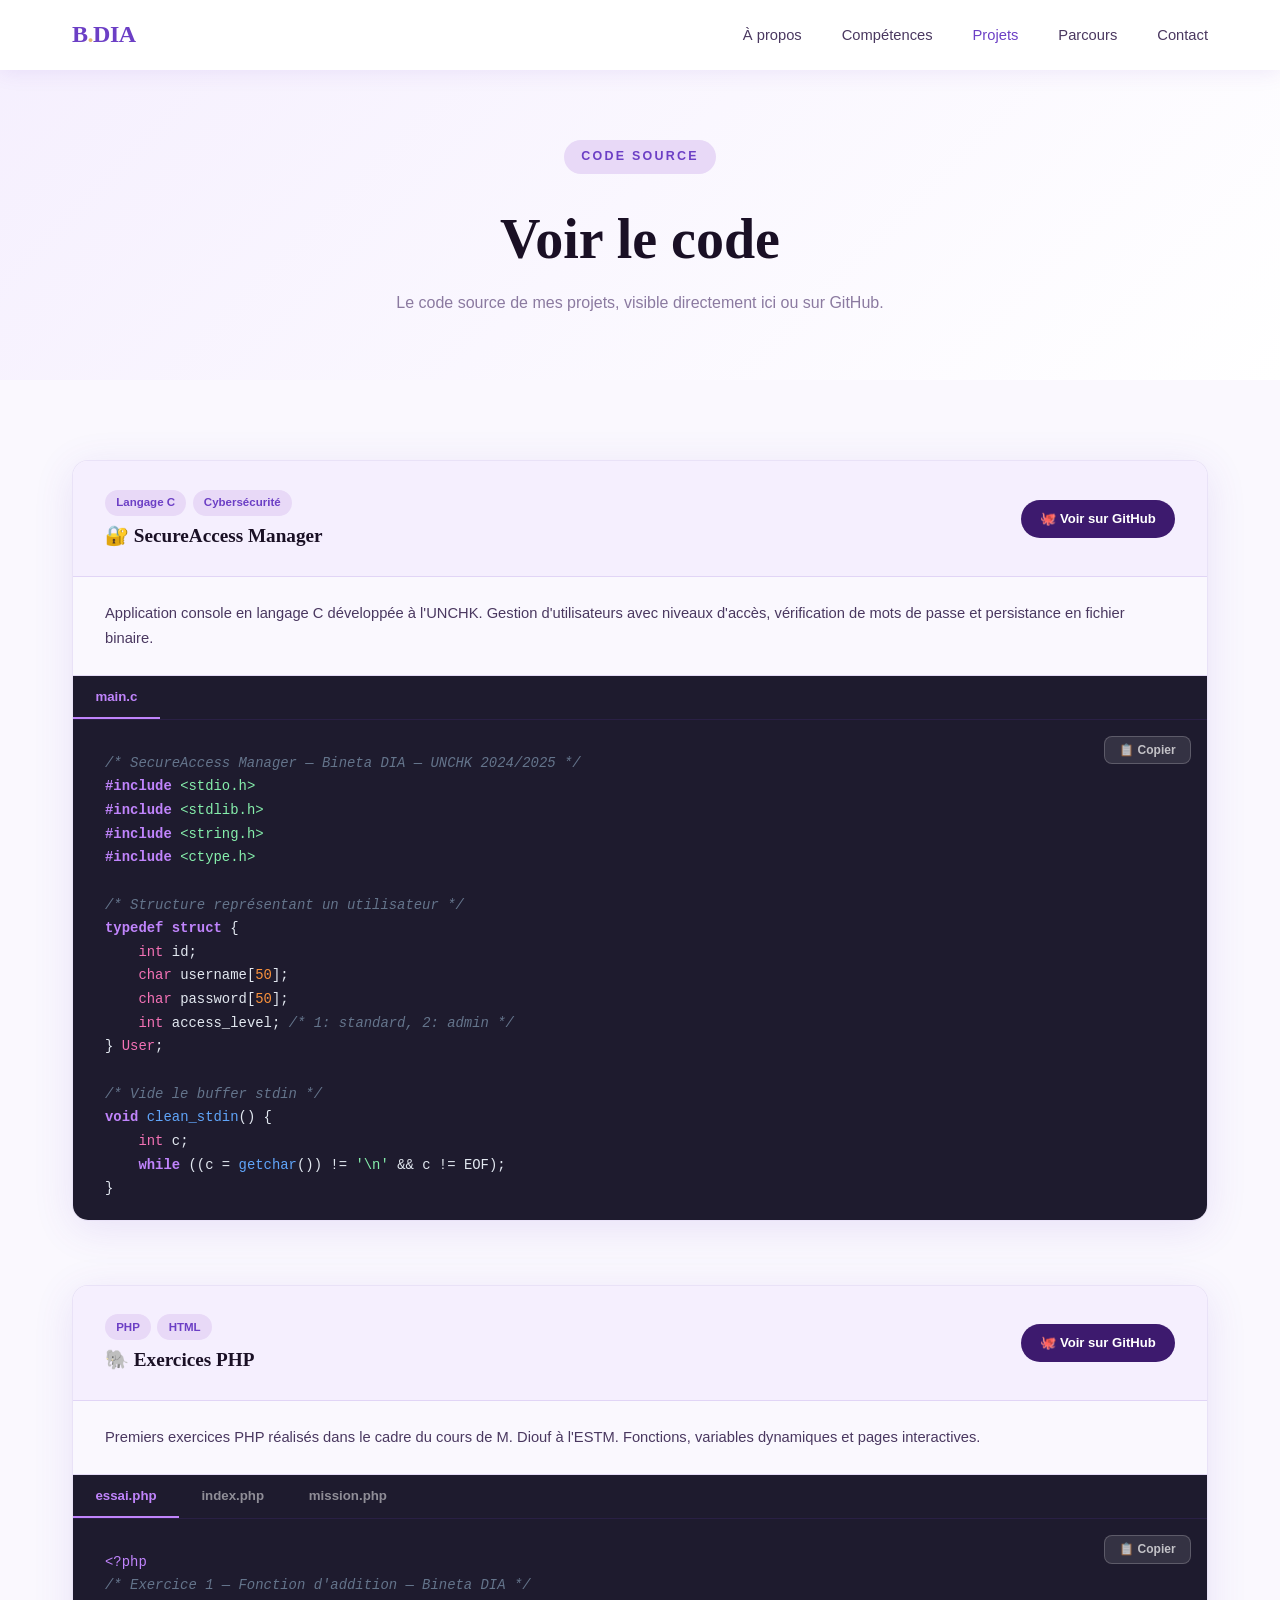
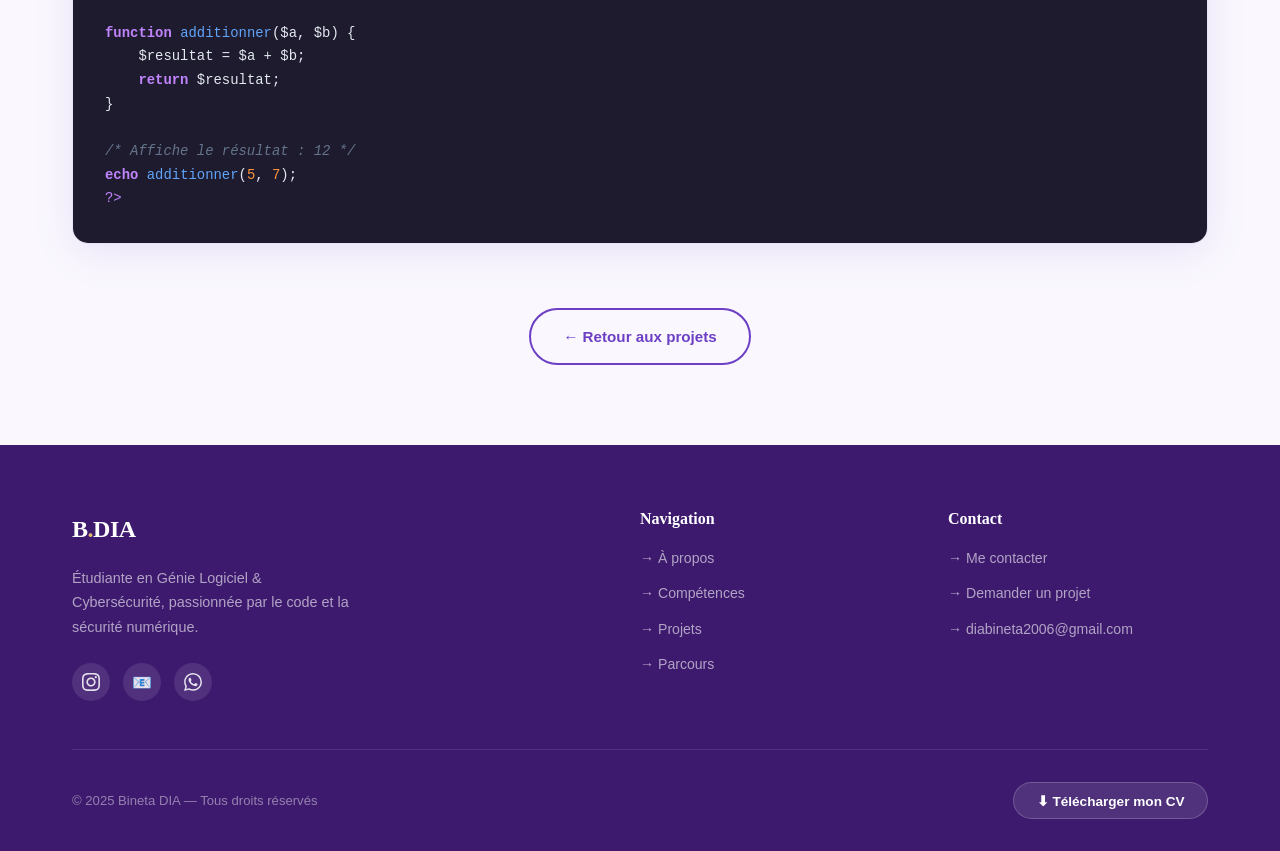
==== commit 10f82c7d: "Add files via upload" ====
--- a/code.html
+++ b/code.html
@@ -397,9 +397,9 @@
           <a href="index.html" class="nav-logo">B<span>.</span>DIA</a>
           <p>Étudiante en Génie Logiciel & Cybersécurité, passionnée par le code et la sécurité numérique.</p>
           <div class="social-links">
-            <a href="https://www.instagram.com/Bineta_dia" target="_blank" class="social-link" aria-label="Instagram">📸</a>
+            <a href="https://www.instagram.com/princessedia3" target="_blank" class="social-link" aria-label="Instagram"><svg xmlns="http://www.w3.org/2000/svg" width="18" height="18" viewBox="0 0 24 24" fill="currentColor"><path d="M12 2.163c3.204 0 3.584.012 4.85.07 3.252.148 4.771 1.691 4.919 4.919.058 1.265.069 1.645.069 4.849 0 3.205-.012 3.584-.069 4.849-.149 3.225-1.664 4.771-4.919 4.919-1.266.058-1.644.07-4.85.07-3.204 0-3.584-.012-4.849-.07-3.26-.149-4.771-1.699-4.919-4.92-.058-1.265-.07-1.644-.07-4.849 0-3.204.013-3.583.07-4.849.149-3.227 1.664-4.771 4.919-4.919 1.266-.057 1.645-.069 4.849-.069zm0-2.163c-3.259 0-3.667.014-4.947.072-4.358.2-6.78 2.618-6.98 6.98-.059 1.281-.073 1.689-.073 4.948 0 3.259.014 3.668.072 4.948.2 4.358 2.618 6.78 6.98 6.98 1.281.058 1.689.072 4.948.072 3.259 0 3.668-.014 4.948-.072 4.354-.2 6.782-2.618 6.979-6.98.059-1.28.073-1.689.073-4.948 0-3.259-.014-3.667-.072-4.947-.196-4.354-2.617-6.78-6.979-6.98-1.281-.059-1.69-.073-4.949-.073zm0 5.838c-3.403 0-6.162 2.759-6.162 6.162s2.759 6.163 6.162 6.163 6.162-2.759 6.162-6.163c0-3.403-2.759-6.162-6.162-6.162zm0 10.162c-2.209 0-4-1.79-4-4 0-2.209 1.791-4 4-4s4 1.791 4 4c0 2.21-1.791 4-4 4zm6.406-11.845c-.796 0-1.441.645-1.441 1.44s.645 1.44 1.441 1.44c.795 0 1.439-.645 1.439-1.44s-.644-1.44-1.439-1.44z"/></svg></a>
             <a href="mailto:diabineta2006@gmail.com" class="social-link" aria-label="Email">📧</a>
-            <a href="#" class="social-link" aria-label="GitHub">🐙</a>
+            <a href="https://wa.me/221788701318" target="_blank" class="social-link" aria-label="WhatsApp"><svg xmlns="http://www.w3.org/2000/svg" width="18" height="18" viewBox="0 0 24 24" fill="currentColor"><path d="M17.472 14.382c-.297-.149-1.758-.867-2.03-.967-.273-.099-.471-.148-.67.15-.197.297-.767.966-.94 1.164-.173.199-.347.223-.644.075-.297-.15-1.255-.463-2.39-1.475-.883-.788-1.48-1.761-1.653-2.059-.173-.297-.018-.458.13-.606.134-.133.298-.347.446-.52.149-.174.198-.298.298-.497.099-.198.05-.371-.025-.52-.075-.149-.669-1.612-.916-2.207-.242-.579-.487-.5-.669-.51-.173-.008-.371-.01-.57-.01-.198 0-.52.074-.792.372-.272.297-1.04 1.016-1.04 2.479 0 1.462 1.065 2.875 1.213 3.074.149.198 2.096 3.2 5.077 4.487.709.306 1.262.489 1.694.625.712.227 1.36.195 1.871.118.571-.085 1.758-.719 2.006-1.413.248-.694.248-1.289.173-1.413-.074-.124-.272-.198-.57-.347m-5.421 7.403h-.004a9.87 9.87 0 01-5.031-1.378l-.361-.214-3.741.982.998-3.648-.235-.374a9.86 9.86 0 01-1.51-5.26c.001-5.45 4.436-9.884 9.888-9.884 2.64 0 5.122 1.03 6.988 2.898a9.825 9.825 0 012.893 6.994c-.003 5.45-4.437 9.884-9.885 9.884m8.413-18.297A11.815 11.815 0 0012.05 0C5.495 0 .16 5.335.157 11.892c0 2.096.547 4.142 1.588 5.945L.057 24l6.305-1.654a11.882 11.882 0 005.683 1.448h.005c6.554 0 11.89-5.335 11.893-11.893a11.821 11.821 0 00-3.48-8.413z"/></svg></a>
           </div>
         </div>
         <div class="footer-col">
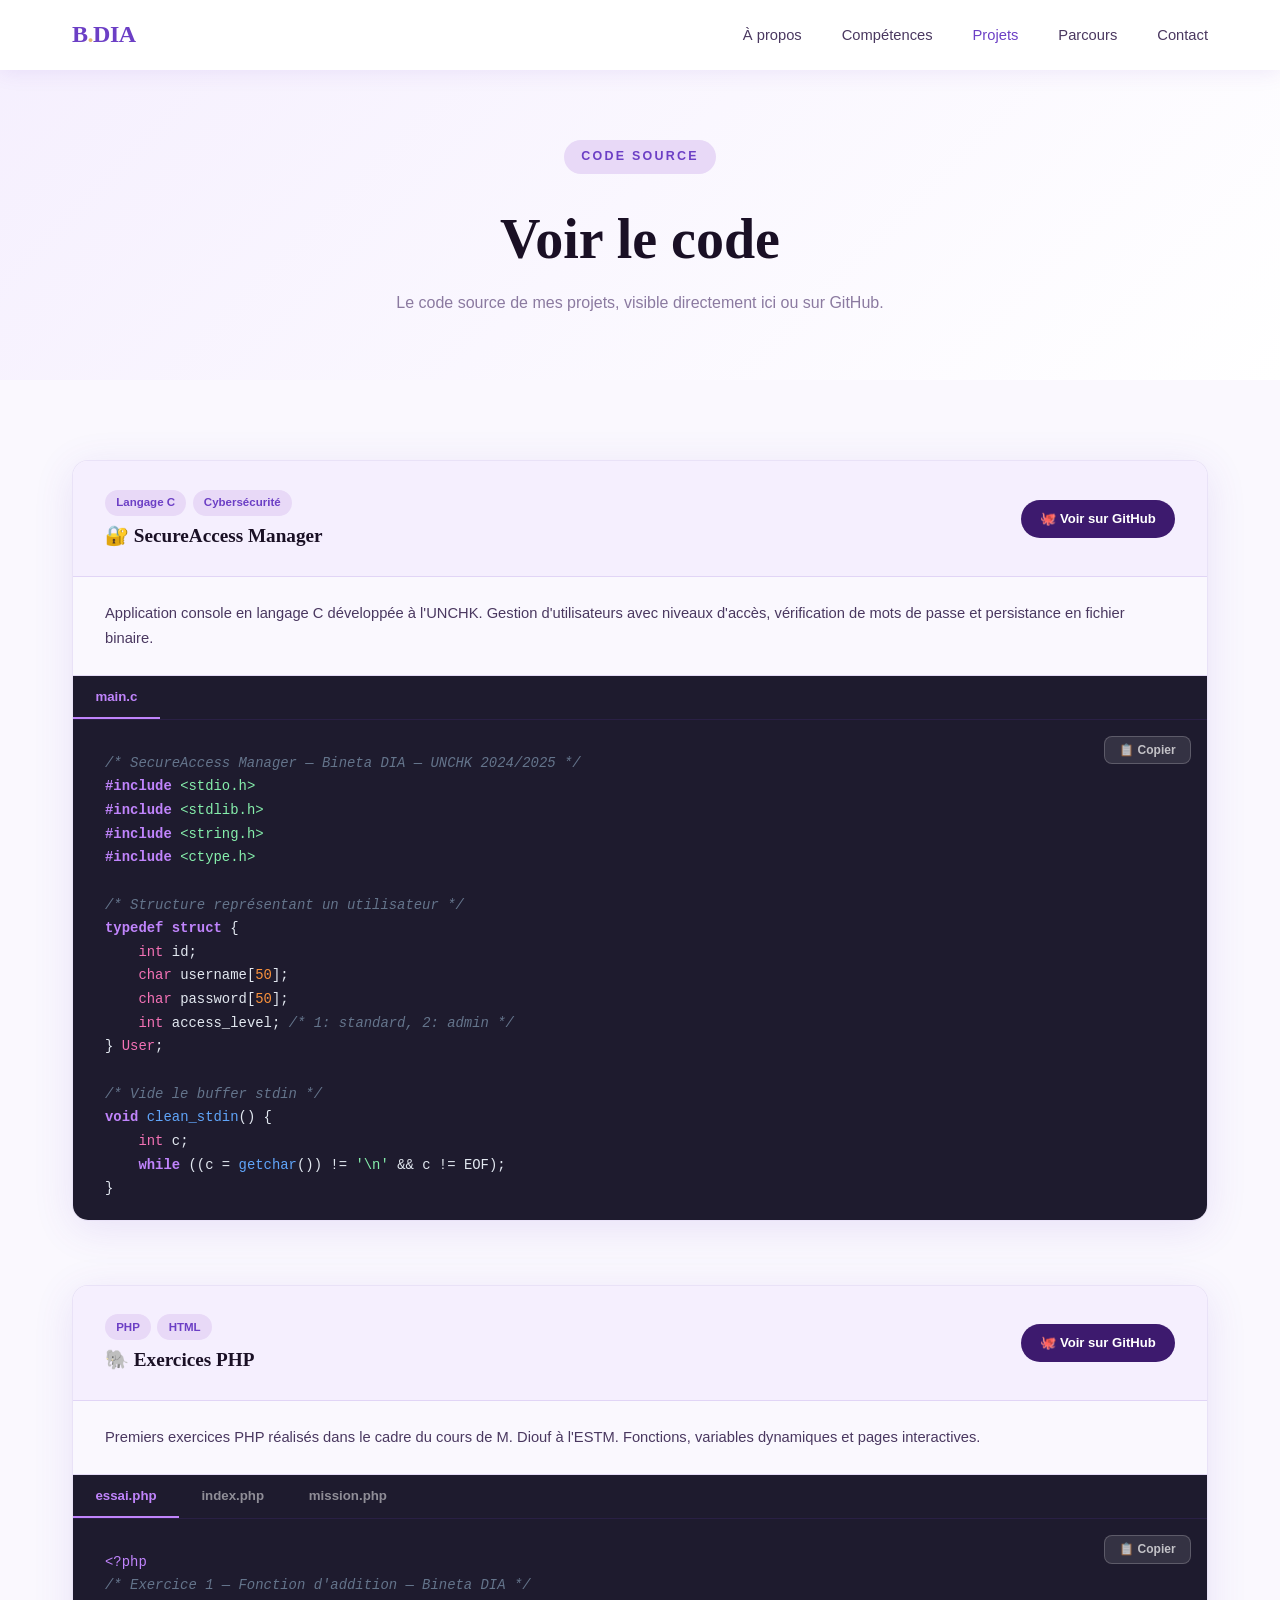
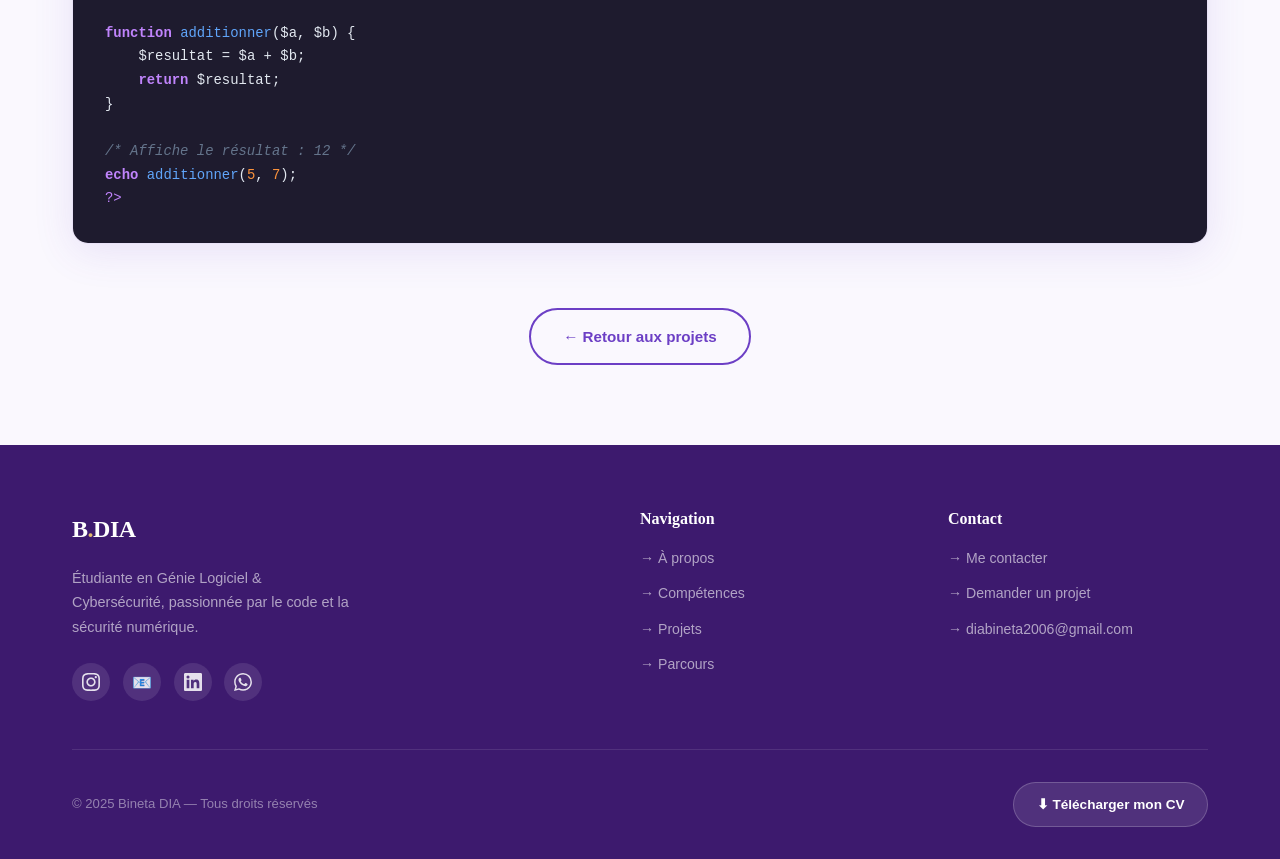
==== commit 5d85a1eb: "Add files via upload" ====
--- a/code.html
+++ b/code.html
@@ -399,6 +399,7 @@
           <div class="social-links">
             <a href="https://www.instagram.com/princessedia3" target="_blank" class="social-link" aria-label="Instagram"><svg xmlns="http://www.w3.org/2000/svg" width="18" height="18" viewBox="0 0 24 24" fill="currentColor"><path d="M12 2.163c3.204 0 3.584.012 4.85.07 3.252.148 4.771 1.691 4.919 4.919.058 1.265.069 1.645.069 4.849 0 3.205-.012 3.584-.069 4.849-.149 3.225-1.664 4.771-4.919 4.919-1.266.058-1.644.07-4.85.07-3.204 0-3.584-.012-4.849-.07-3.26-.149-4.771-1.699-4.919-4.92-.058-1.265-.07-1.644-.07-4.849 0-3.204.013-3.583.07-4.849.149-3.227 1.664-4.771 4.919-4.919 1.266-.057 1.645-.069 4.849-.069zm0-2.163c-3.259 0-3.667.014-4.947.072-4.358.2-6.78 2.618-6.98 6.98-.059 1.281-.073 1.689-.073 4.948 0 3.259.014 3.668.072 4.948.2 4.358 2.618 6.78 6.98 6.98 1.281.058 1.689.072 4.948.072 3.259 0 3.668-.014 4.948-.072 4.354-.2 6.782-2.618 6.979-6.98.059-1.28.073-1.689.073-4.948 0-3.259-.014-3.667-.072-4.947-.196-4.354-2.617-6.78-6.979-6.98-1.281-.059-1.69-.073-4.949-.073zm0 5.838c-3.403 0-6.162 2.759-6.162 6.162s2.759 6.163 6.162 6.163 6.162-2.759 6.162-6.163c0-3.403-2.759-6.162-6.162-6.162zm0 10.162c-2.209 0-4-1.79-4-4 0-2.209 1.791-4 4-4s4 1.791 4 4c0 2.21-1.791 4-4 4zm6.406-11.845c-.796 0-1.441.645-1.441 1.44s.645 1.44 1.441 1.44c.795 0 1.439-.645 1.439-1.44s-.644-1.44-1.439-1.44z"/></svg></a>
             <a href="mailto:diabineta2006@gmail.com" class="social-link" aria-label="Email">📧</a>
+            <a href="https://www.linkedin.com/in/bineta-dia-949042400/" target="_blank" class="social-link" aria-label="LinkedIn"><svg xmlns="http://www.w3.org/2000/svg" width="18" height="18" viewBox="0 0 24 24" fill="currentColor"><path d="M20.447 20.452h-3.554v-5.569c0-1.328-.027-3.037-1.852-3.037-1.853 0-2.136 1.445-2.136 2.939v5.667H9.351V9h3.414v1.561h.046c.477-.9 1.637-1.85 3.37-1.85 3.601 0 4.267 2.37 4.267 5.455v6.286zM5.337 7.433a2.062 2.062 0 01-2.063-2.065 2.064 2.064 0 112.063 2.065zm1.782 13.019H3.555V9h3.564v11.452zM22.225 0H1.771C.792 0 0 .774 0 1.729v20.542C0 23.227.792 24 1.771 24h20.451C23.2 24 24 23.227 24 22.271V1.729C24 .774 23.2 0 22.222 0h.003z"/></svg></a>
             <a href="https://wa.me/221788701318" target="_blank" class="social-link" aria-label="WhatsApp"><svg xmlns="http://www.w3.org/2000/svg" width="18" height="18" viewBox="0 0 24 24" fill="currentColor"><path d="M17.472 14.382c-.297-.149-1.758-.867-2.03-.967-.273-.099-.471-.148-.67.15-.197.297-.767.966-.94 1.164-.173.199-.347.223-.644.075-.297-.15-1.255-.463-2.39-1.475-.883-.788-1.48-1.761-1.653-2.059-.173-.297-.018-.458.13-.606.134-.133.298-.347.446-.52.149-.174.198-.298.298-.497.099-.198.05-.371-.025-.52-.075-.149-.669-1.612-.916-2.207-.242-.579-.487-.5-.669-.51-.173-.008-.371-.01-.57-.01-.198 0-.52.074-.792.372-.272.297-1.04 1.016-1.04 2.479 0 1.462 1.065 2.875 1.213 3.074.149.198 2.096 3.2 5.077 4.487.709.306 1.262.489 1.694.625.712.227 1.36.195 1.871.118.571-.085 1.758-.719 2.006-1.413.248-.694.248-1.289.173-1.413-.074-.124-.272-.198-.57-.347m-5.421 7.403h-.004a9.87 9.87 0 01-5.031-1.378l-.361-.214-3.741.982.998-3.648-.235-.374a9.86 9.86 0 01-1.51-5.26c.001-5.45 4.436-9.884 9.888-9.884 2.64 0 5.122 1.03 6.988 2.898a9.825 9.825 0 012.893 6.994c-.003 5.45-4.437 9.884-9.885 9.884m8.413-18.297A11.815 11.815 0 0012.05 0C5.495 0 .16 5.335.157 11.892c0 2.096.547 4.142 1.588 5.945L.057 24l6.305-1.654a11.882 11.882 0 005.683 1.448h.005c6.554 0 11.89-5.335 11.893-11.893a11.821 11.821 0 00-3.48-8.413z"/></svg></a>
           </div>
         </div>
@@ -422,7 +423,7 @@
       </div>
       <div class="footer-bottom">
         <span>© 2025 Bineta DIA — Tous droits réservés</span>
-        <button class="footer-cv-btn">⬇ Télécharger mon CV</button>
+        <a href="CV_Bineta_DIA.docx" download class="footer-cv-btn">⬇ Télécharger mon CV</a>
       </div>
     </div>
   </footer>
